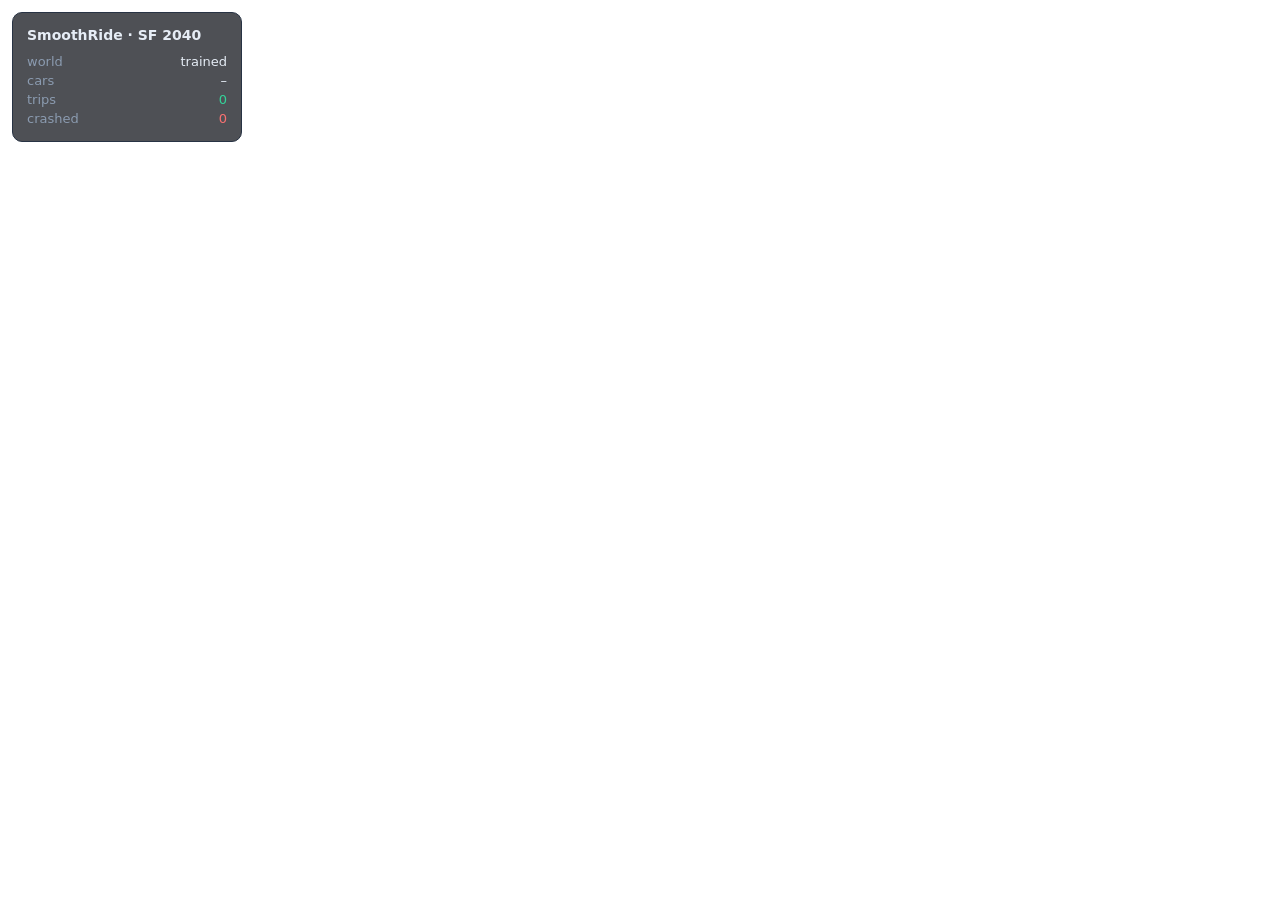
==== smoothride/demo/cesium/index.html @ c0eb2314 "feat: cesium 3d viewer (meshed cars on SF terrain + buildings)" ====
<!DOCTYPE html>
<html lang="en">
<head>
<meta charset="UTF-8" />
<meta name="viewport" content="width=device-width, initial-scale=1.0" />
<title>SmoothRide — SF 3D</title>
<script src="https://cesium.com/downloads/cesiumjs/releases/1.118/Build/Cesium/Cesium.js"></script>
<link href="https://cesium.com/downloads/cesiumjs/releases/1.118/Build/Cesium/Widgets/widgets.css" rel="stylesheet" />
<link href="style.css" rel="stylesheet" />
</head>
<body>
  <div id="cesiumContainer"></div>
  <div id="hud">
    <h1>SmoothRide · SF 2040</h1>
    <div class="row"><span class="k">world</span><span id="world">trained</span></div>
    <div class="row"><span class="k">cars</span><span id="cars">–</span></div>
    <div class="row"><span class="k">trips</span><span id="trips" class="ok">0</span></div>
    <div class="row"><span class="k">crashed</span><span id="crashed" class="bad">0</span></div>
  </div>
  <script src="config.js" onerror="window.SMOOTHRIDE_CONFIG={cesiumIonToken:''}"></script>
  <script src="app.js"></script>
</body>
</html>
---- smoothride/demo/cesium/style.css ----
html, body, #cesiumContainer { width: 100%; height: 100%; margin: 0; padding: 0; overflow: hidden; }
#hud {
  position: absolute; top: 12px; left: 12px; z-index: 10;
  font: 13px/1.45 -apple-system, system-ui, sans-serif; color: #e6edf6;
  background: rgba(10,13,20,.72); border: 1px solid #283344; border-radius: 10px;
  padding: 12px 14px; min-width: 200px;
}
#hud h1 { font-size: 14px; margin: 0 0 8px; }
#hud .row { display: flex; justify-content: space-between; gap: 16px; }
#hud .k { color: #8b9bb0; }
#hud .ok { color: #34d399; } #hud .bad { color: #f87171; }
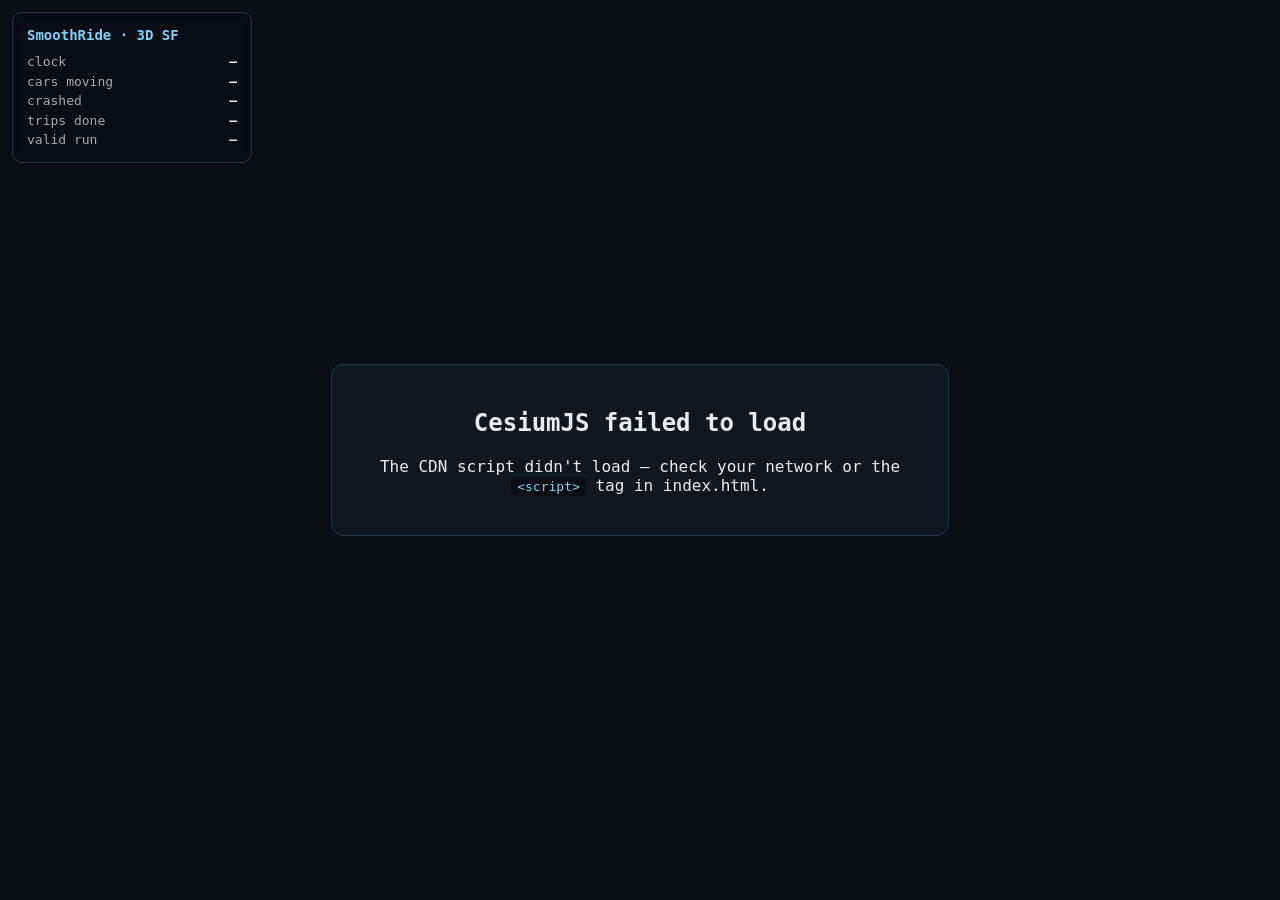
==== commit 01723c88: "cars not tweaking. for our ref" ====
--- a/smoothride/demo/cesium/index.html
+++ b/smoothride/demo/cesium/index.html
@@ -1,23 +1,43 @@
 <!DOCTYPE html>
 <html lang="en">
 <head>
-<meta charset="UTF-8" />
-<meta name="viewport" content="width=device-width, initial-scale=1.0" />
-<title>SmoothRide — SF 3D</title>
-<script src="https://cesium.com/downloads/cesiumjs/releases/1.118/Build/Cesium/Cesium.js"></script>
-<link href="https://cesium.com/downloads/cesiumjs/releases/1.118/Build/Cesium/Widgets/widgets.css" rel="stylesheet" />
-<link href="style.css" rel="stylesheet" />
+  <meta charset="UTF-8" />
+  <meta name="viewport" content="width=device-width, initial-scale=1.0" />
+  <title>SmoothRide — 3D San Francisco</title>
+  <link href="https://cesium.com/downloads/cesiumjs/releases/1.123/Build/Cesium/Widgets/widgets.css"
+        rel="stylesheet" />
+  <script src="https://cesium.com/downloads/cesiumjs/releases/1.123/Build/Cesium/Cesium.js"></script>
+  <style>
+    html, body, #cesium { margin: 0; padding: 0; width: 100%; height: 100%;
+      overflow: hidden; background: #0b0e13; font-family: ui-monospace, monospace; }
+    #hud { position: absolute; top: 12px; left: 12px; z-index: 5; color: #e6edf3;
+      background: rgba(10,14,20,.72); border: 1px solid #2a3340; border-radius: 10px;
+      padding: 12px 14px; font-size: 13px; line-height: 1.5; min-width: 210px;
+      backdrop-filter: blur(4px); }
+    #hud h1 { font-size: 14px; margin: 0 0 6px; color: #7dd3fc; }
+    #hud .row { display: flex; justify-content: space-between; gap: 16px; }
+    #hud .k { opacity: .7; } #hud .v { font-weight: 600; }
+    .ok { color: #34d399; } .bad { color: #f87171; }
+    #err { position: absolute; inset: 0; z-index: 10; display: none;
+      align-items: center; justify-content: center; color: #e6edf3; text-align: center; }
+    #err .box { max-width: 560px; background: #11161f; border: 1px solid #2a3340;
+      border-radius: 12px; padding: 24px 28px; }
+    #err code { background: #0b0e13; padding: 2px 6px; border-radius: 4px; color: #7dd3fc; }
+    a { color: #7dd3fc; }
+  </style>
 </head>
 <body>
-  <div id="cesiumContainer"></div>
+  <div id="cesium"></div>
   <div id="hud">
-    <h1>SmoothRide · SF 2040</h1>
-    <div class="row"><span class="k">world</span><span id="world">trained</span></div>
-    <div class="row"><span class="k">cars</span><span id="cars">–</span></div>
-    <div class="row"><span class="k">trips</span><span id="trips" class="ok">0</span></div>
-    <div class="row"><span class="k">crashed</span><span id="crashed" class="bad">0</span></div>
+    <h1>SmoothRide · 3D SF</h1>
+    <div class="row"><span class="k">clock</span><span class="v" id="h-clock">—</span></div>
+    <div class="row"><span class="k">cars moving</span><span class="v" id="h-moving">—</span></div>
+    <div class="row"><span class="k">crashed</span><span class="v" id="h-crash">—</span></div>
+    <div class="row"><span class="k">trips done</span><span class="v" id="h-trips">—</span></div>
+    <div class="row"><span class="k">valid run</span><span class="v" id="h-valid">—</span></div>
   </div>
-  <script src="config.js" onerror="window.SMOOTHRIDE_CONFIG={cesiumIonToken:''}"></script>
+  <div id="err"></div>
+  <script src="config.js" onerror="window.__noConfig=true"></script>
   <script src="app.js"></script>
 </body>
 </html>
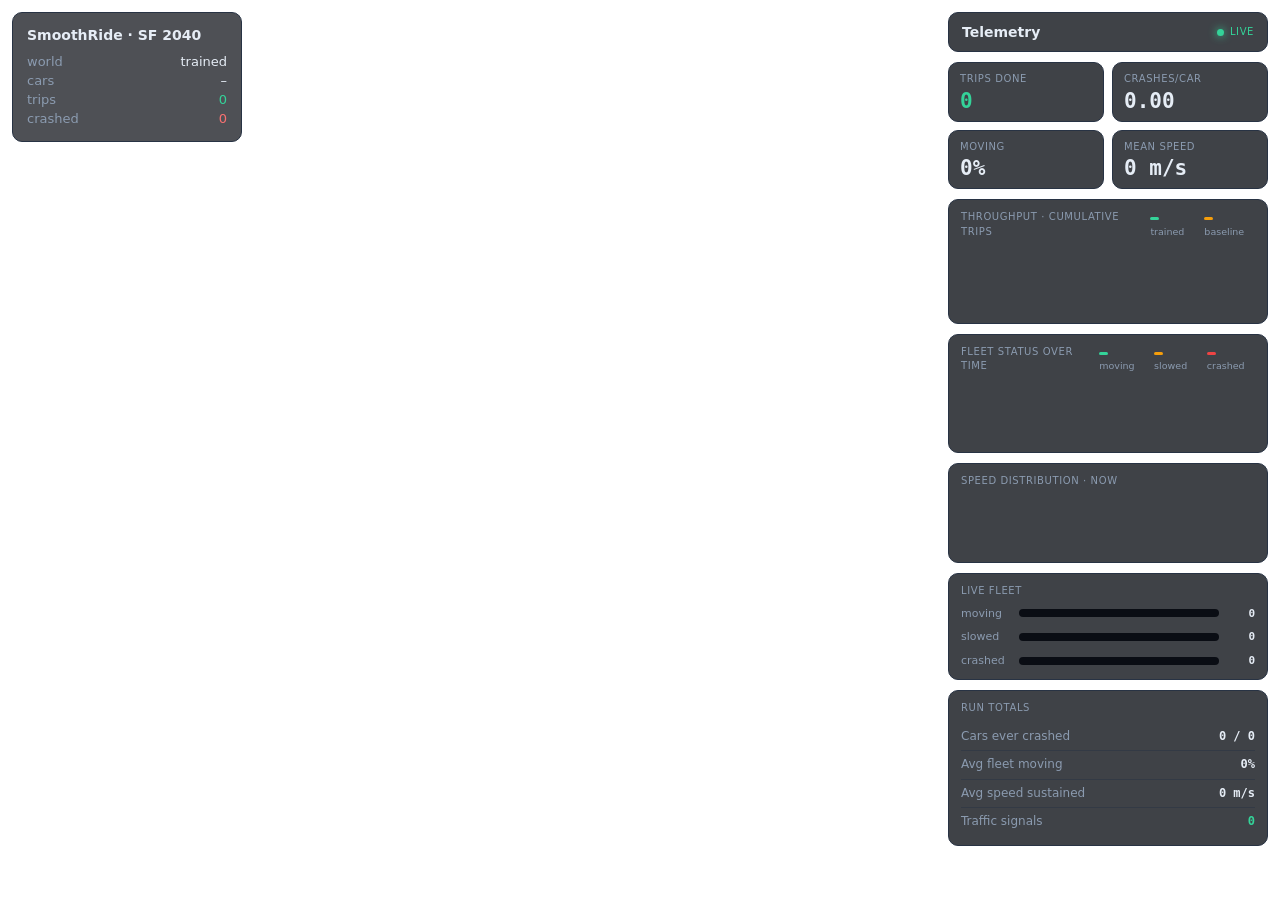
==== commit 228752af: "merge: worktree-3d-sim-setup into main Brings the full 3D-sim line onto main: the multi-region RL tr" ====
--- a/smoothride/demo/cesium/index.html
+++ b/smoothride/demo/cesium/index.html
@@ -1,43 +1,82 @@
 <!DOCTYPE html>
 <html lang="en">
 <head>
-  <meta charset="UTF-8" />
-  <meta name="viewport" content="width=device-width, initial-scale=1.0" />
-  <title>SmoothRide — 3D San Francisco</title>
-  <link href="https://cesium.com/downloads/cesiumjs/releases/1.123/Build/Cesium/Widgets/widgets.css"
-        rel="stylesheet" />
-  <script src="https://cesium.com/downloads/cesiumjs/releases/1.123/Build/Cesium/Cesium.js"></script>
-  <style>
-    html, body, #cesium { margin: 0; padding: 0; width: 100%; height: 100%;
-      overflow: hidden; background: #0b0e13; font-family: ui-monospace, monospace; }
-    #hud { position: absolute; top: 12px; left: 12px; z-index: 5; color: #e6edf3;
-      background: rgba(10,14,20,.72); border: 1px solid #2a3340; border-radius: 10px;
-      padding: 12px 14px; font-size: 13px; line-height: 1.5; min-width: 210px;
-      backdrop-filter: blur(4px); }
-    #hud h1 { font-size: 14px; margin: 0 0 6px; color: #7dd3fc; }
-    #hud .row { display: flex; justify-content: space-between; gap: 16px; }
-    #hud .k { opacity: .7; } #hud .v { font-weight: 600; }
-    .ok { color: #34d399; } .bad { color: #f87171; }
-    #err { position: absolute; inset: 0; z-index: 10; display: none;
-      align-items: center; justify-content: center; color: #e6edf3; text-align: center; }
-    #err .box { max-width: 560px; background: #11161f; border: 1px solid #2a3340;
-      border-radius: 12px; padding: 24px 28px; }
-    #err code { background: #0b0e13; padding: 2px 6px; border-radius: 4px; color: #7dd3fc; }
-    a { color: #7dd3fc; }
-  </style>
+<meta charset="UTF-8" />
+<meta name="viewport" content="width=device-width, initial-scale=1.0" />
+<title>SmoothRide — SF 3D</title>
+<script src="https://cesium.com/downloads/cesiumjs/releases/1.118/Build/Cesium/Cesium.js"></script>
+<link href="https://cesium.com/downloads/cesiumjs/releases/1.118/Build/Cesium/Widgets/widgets.css" rel="stylesheet" />
+<link href="style.css" rel="stylesheet" />
 </head>
 <body>
-  <div id="cesium"></div>
+  <div id="cesiumContainer"></div>
+
   <div id="hud">
-    <h1>SmoothRide · 3D SF</h1>
-    <div class="row"><span class="k">clock</span><span class="v" id="h-clock">—</span></div>
-    <div class="row"><span class="k">cars moving</span><span class="v" id="h-moving">—</span></div>
-    <div class="row"><span class="k">crashed</span><span class="v" id="h-crash">—</span></div>
-    <div class="row"><span class="k">trips done</span><span class="v" id="h-trips">—</span></div>
-    <div class="row"><span class="k">valid run</span><span class="v" id="h-valid">—</span></div>
+    <h1>SmoothRide · SF 2040</h1>
+    <div class="row" id="scene-row" style="display:none">
+      <span class="k">iter</span>
+      <select id="scene-select"></select>
+    </div>
+    <div class="row"><span class="k">world</span><span id="world">trained</span></div>
+    <div class="row"><span class="k">cars</span><span id="cars">–</span></div>
+    <div class="row"><span class="k">trips</span><span id="trips" class="ok">0</span></div>
+    <div class="row"><span class="k">crashed</span><span id="crashed" class="bad">0</span></div>
   </div>
-  <div id="err"></div>
-  <script src="config.js" onerror="window.__noConfig=true"></script>
+
+  <!-- ===================== telemetry dashboard ===================== -->
+  <div id="dash">
+    <div class="d-hd">
+      <span class="d-title">Telemetry</span>
+      <span class="d-live"><i></i>live</span>
+    </div>
+
+    <div class="d-kpis">
+      <div class="d-kpi"><div class="k">Trips done</div><div class="v ok" id="d-trips">0</div></div>
+      <div class="d-kpi"><div class="k">Crashes/car</div><div class="v" id="d-cpc">0.00</div></div>
+      <div class="d-kpi"><div class="k">Moving</div><div class="v" id="d-mov">0%</div></div>
+      <div class="d-kpi"><div class="k">Mean speed</div><div class="v" id="d-spd">0 m/s</div></div>
+    </div>
+
+    <div class="d-card">
+      <div class="d-ct">Throughput · cumulative trips
+        <span class="d-lg"><span><i style="background:#34d399"></i>trained</span><span><i style="background:#f59e0b"></i>baseline</span></span>
+      </div>
+      <canvas id="dc-trips" class="d-chart" height="68"></canvas>
+    </div>
+
+    <div class="d-card">
+      <div class="d-ct">Fleet status over time
+        <span class="d-lg"><span><i style="background:#34d399"></i>moving</span><span><i style="background:#f59e0b"></i>slowed</span><span><i style="background:#ef4444"></i>crashed</span></span>
+      </div>
+      <canvas id="dc-fleet" class="d-chart" height="62"></canvas>
+    </div>
+
+    <div class="d-card">
+      <div class="d-ct">Speed distribution · now <span class="d-lg" id="dc-hist-n"></span></div>
+      <canvas id="dc-hist" class="d-chart" height="58"></canvas>
+    </div>
+
+    <div class="d-card">
+      <div class="d-ct">Live fleet</div>
+      <div class="d-fleet">
+        <div class="d-fr"><span>moving</span><div class="d-bar"><i id="df-mov" style="background:#34d399"></i></div><b id="dfb-mov">0</b></div>
+        <div class="d-fr"><span>slowed</span><div class="d-bar"><i id="df-jam" style="background:#f59e0b"></i></div><b id="dfb-jam">0</b></div>
+        <div class="d-fr"><span>crashed</span><div class="d-bar"><i id="df-crash" style="background:#ef4444"></i></div><b id="dfb-crash">0</b></div>
+      </div>
+    </div>
+
+    <div class="d-card">
+      <div class="d-ct">Run totals</div>
+      <div class="d-agg">
+        <div class="r"><span>Cars ever crashed</span><b id="da-crash">0 / 0</b></div>
+        <div class="r"><span>Avg fleet moving</span><b id="da-mov">0%</b></div>
+        <div class="r"><span>Avg speed sustained</span><b id="da-spd">0 m/s</b></div>
+        <div class="r"><span>Traffic signals</span><b class="ok">0</b></div>
+      </div>
+    </div>
+  </div>
+
+  <script src="config.js" onerror="window.SMOOTHRIDE_CONFIG={cesiumIonToken:''}"></script>
   <script src="app.js"></script>
 </body>
 </html>
--- a/smoothride/demo/cesium/style.css
+++ b/smoothride/demo/cesium/style.css
@@ -0,0 +1,57 @@
+html, body, #cesiumContainer { width: 100%; height: 100%; margin: 0; padding: 0; overflow: hidden; }
+#hud {
+  position: absolute; top: 12px; left: 12px; z-index: 10;
+  font: 13px/1.45 -apple-system, system-ui, sans-serif; color: #e6edf6;
+  background: rgba(10,13,20,.72); border: 1px solid #283344; border-radius: 10px;
+  padding: 12px 14px; min-width: 200px;
+}
+#hud h1 { font-size: 14px; margin: 0 0 8px; }
+#hud .row { display: flex; justify-content: space-between; gap: 16px; }
+#hud .k { color: #8b9bb0; }
+#hud .ok { color: #34d399; } #hud .bad { color: #f87171; }
+#hud select {
+  background: rgba(10,13,20,.85); color: #e6edf6;
+  border: 1px solid #283344; border-radius: 4px;
+  font: 12px/1.4 -apple-system, system-ui, sans-serif;
+  padding: 1px 4px; cursor: pointer;
+}
+
+/* ===================== telemetry dashboard ===================== */
+#dash {
+  position: absolute; top: 12px; right: 12px; bottom: 12px; z-index: 10;
+  width: 320px; overflow-y: auto;
+  font: 13px/1.45 -apple-system, system-ui, sans-serif; color: #e6edf6;
+  display: flex; flex-direction: column; gap: 10px;
+}
+#dash::-webkit-scrollbar { width: 7px; }
+#dash::-webkit-scrollbar-thumb { background: #283344; border-radius: 9px; }
+
+.d-hd { display: flex; align-items: center; justify-content: space-between;
+  background: rgba(10,13,20,.78); border: 1px solid #283344; border-radius: 10px; padding: 9px 13px; backdrop-filter: blur(8px); }
+.d-title { font-size: 14px; font-weight: 700; }
+.d-live { font-size: 10px; color: #34d399; display: flex; align-items: center; gap: 6px; text-transform: uppercase; letter-spacing: .6px; }
+.d-live i { width: 7px; height: 7px; border-radius: 9px; background: #34d399; box-shadow: 0 0 8px #34d399; animation: dpulse 1.4s infinite; }
+@keyframes dpulse { 50% { opacity: .35; } }
+
+.d-kpis { display: grid; grid-template-columns: 1fr 1fr; gap: 8px; }
+.d-kpi { background: rgba(10,13,20,.78); border: 1px solid #283344; border-radius: 10px; padding: 9px 11px; backdrop-filter: blur(8px); }
+.d-kpi .k { font-size: 10px; text-transform: uppercase; letter-spacing: .6px; color: #8b9bb0; }
+.d-kpi .v { font: 700 21px/1 ui-monospace, SFMono-Regular, Menlo, monospace; margin-top: 4px; font-variant-numeric: tabular-nums; }
+.d-kpi .v.ok { color: #34d399; }
+
+.d-card { background: rgba(10,13,20,.78); border: 1px solid #283344; border-radius: 10px; padding: 10px 12px; backdrop-filter: blur(8px); }
+.d-ct { display: flex; justify-content: space-between; align-items: center; font-size: 10px; text-transform: uppercase; letter-spacing: .6px; color: #8b9bb0; margin-bottom: 7px; }
+.d-lg { display: flex; gap: 9px; font-size: 9.5px; text-transform: none; letter-spacing: 0; color: #8b9bb0; }
+.d-lg i { display: inline-block; width: 9px; height: 3px; border-radius: 9px; margin-right: 3px; vertical-align: middle; }
+.d-chart { width: 100%; display: block; }
+
+.d-fleet { display: flex; flex-direction: column; gap: 8px; }
+.d-fr { display: grid; grid-template-columns: 50px 1fr 28px; align-items: center; gap: 8px; font-size: 11px; color: #8b9bb0; }
+.d-fr .d-bar { height: 8px; background: #0a0d14; border-radius: 9px; overflow: hidden; }
+.d-fr .d-bar i { display: block; height: 100%; border-radius: 9px; width: 0%; transition: width .12s linear; }
+.d-fr b { font-family: ui-monospace, SFMono-Regular, Menlo, monospace; color: #e6edf6; text-align: right; font-variant-numeric: tabular-nums; }
+
+.d-agg .r { display: flex; justify-content: space-between; align-items: baseline; font-size: 12px; color: #8b9bb0; padding: 5px 0; border-bottom: 1px solid rgba(40,51,68,.5); }
+.d-agg .r:last-child { border-bottom: none; }
+.d-agg .r b { font-family: ui-monospace, SFMono-Regular, Menlo, monospace; color: #e6edf6; font-variant-numeric: tabular-nums; }
+.d-agg .r b.ok { color: #34d399; }
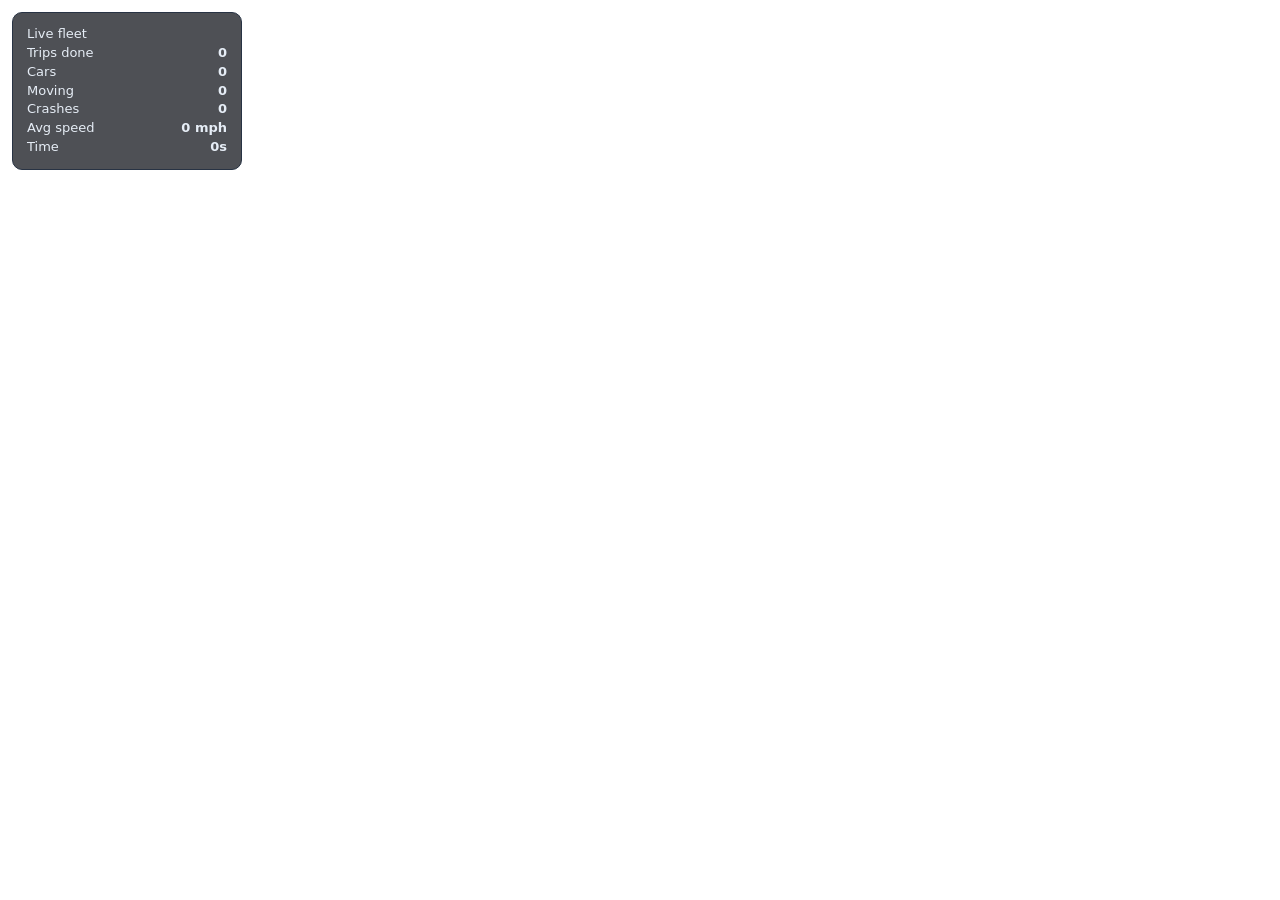
==== commit 42a8f47d: "wip: lane demo gifs, mission run checkpoint, gif export scripts Snapshot of uncommitted working-tree" ====
--- a/smoothride/demo/cesium/index.html
+++ b/smoothride/demo/cesium/index.html
@@ -1,82 +1,43 @@
 <!DOCTYPE html>
 <html lang="en">
 <head>
-<meta charset="UTF-8" />
-<meta name="viewport" content="width=device-width, initial-scale=1.0" />
-<title>SmoothRide — SF 3D</title>
-<script src="https://cesium.com/downloads/cesiumjs/releases/1.118/Build/Cesium/Cesium.js"></script>
-<link href="https://cesium.com/downloads/cesiumjs/releases/1.118/Build/Cesium/Widgets/widgets.css" rel="stylesheet" />
-<link href="style.css" rel="stylesheet" />
+  <meta charset="utf-8" />
+  <meta name="viewport" content="width=device-width, initial-scale=1" />
+  <title>San Francisco — 3D map</title>
+
+  <!-- Official Cesium CDN; CESIUM_BASE_URL must be set before Cesium.js loads. -->
+  <script>window.CESIUM_BASE_URL = "https://cesium.com/downloads/cesiumjs/releases/1.124/Build/Cesium/";</script>
+  <script src="https://cesium.com/downloads/cesiumjs/releases/1.124/Build/Cesium/Cesium.js"></script>
+  <link href="https://cesium.com/downloads/cesiumjs/releases/1.124/Build/Cesium/Widgets/widgets.css" rel="stylesheet" />
+  <link href="style.css" rel="stylesheet" />
+
+  <style>
+    html, body, #cesiumContainer { width: 100%; height: 100%; margin: 0; padding: 0; overflow: hidden; }
+    #msg { position: absolute; inset: 0; display: none; align-items: center; justify-content: center;
+      background: #0b0e13; color: #e7ecf3; font-family: -apple-system, system-ui, sans-serif; text-align: center; }
+    #msg[data-show] { display: flex; }
+    #msg code { background: #1b2230; padding: 2px 6px; border-radius: 5px; }
+  </style>
 </head>
 <body>
   <div id="cesiumContainer"></div>
 
+  <!-- live fleet tracker (populated by app.js on every clock tick) -->
   <div id="hud">
-    <h1>SmoothRide · SF 2040</h1>
-    <div class="row" id="scene-row" style="display:none">
-      <span class="k">iter</span>
-      <select id="scene-select"></select>
-    </div>
-    <div class="row"><span class="k">world</span><span id="world">trained</span></div>
-    <div class="row"><span class="k">cars</span><span id="cars">–</span></div>
-    <div class="row"><span class="k">trips</span><span id="trips" class="ok">0</span></div>
-    <div class="row"><span class="k">crashed</span><span id="crashed" class="bad">0</span></div>
-  </div>
-
-  <!-- ===================== telemetry dashboard ===================== -->
-  <div id="dash">
-    <div class="d-hd">
-      <span class="d-title">Telemetry</span>
-      <span class="d-live"><i></i>live</span>
-    </div>
-
-    <div class="d-kpis">
-      <div class="d-kpi"><div class="k">Trips done</div><div class="v ok" id="d-trips">0</div></div>
-      <div class="d-kpi"><div class="k">Crashes/car</div><div class="v" id="d-cpc">0.00</div></div>
-      <div class="d-kpi"><div class="k">Moving</div><div class="v" id="d-mov">0%</div></div>
-      <div class="d-kpi"><div class="k">Mean speed</div><div class="v" id="d-spd">0 m/s</div></div>
-    </div>
-
-    <div class="d-card">
-      <div class="d-ct">Throughput · cumulative trips
-        <span class="d-lg"><span><i style="background:#34d399"></i>trained</span><span><i style="background:#f59e0b"></i>baseline</span></span>
-      </div>
-      <canvas id="dc-trips" class="d-chart" height="68"></canvas>
-    </div>
-
-    <div class="d-card">
-      <div class="d-ct">Fleet status over time
-        <span class="d-lg"><span><i style="background:#34d399"></i>moving</span><span><i style="background:#f59e0b"></i>slowed</span><span><i style="background:#ef4444"></i>crashed</span></span>
-      </div>
-      <canvas id="dc-fleet" class="d-chart" height="62"></canvas>
-    </div>
-
-    <div class="d-card">
-      <div class="d-ct">Speed distribution · now <span class="d-lg" id="dc-hist-n"></span></div>
-      <canvas id="dc-hist" class="d-chart" height="58"></canvas>
-    </div>
-
-    <div class="d-card">
-      <div class="d-ct">Live fleet</div>
-      <div class="d-fleet">
-        <div class="d-fr"><span>moving</span><div class="d-bar"><i id="df-mov" style="background:#34d399"></i></div><b id="dfb-mov">0</b></div>
-        <div class="d-fr"><span>slowed</span><div class="d-bar"><i id="df-jam" style="background:#f59e0b"></i></div><b id="dfb-jam">0</b></div>
-        <div class="d-fr"><span>crashed</span><div class="d-bar"><i id="df-crash" style="background:#ef4444"></i></div><b id="dfb-crash">0</b></div>
-      </div>
-    </div>
-
-    <div class="d-card">
-      <div class="d-ct">Run totals</div>
-      <div class="d-agg">
-        <div class="r"><span>Cars ever crashed</span><b id="da-crash">0 / 0</b></div>
-        <div class="r"><span>Avg fleet moving</span><b id="da-mov">0%</b></div>
-        <div class="r"><span>Avg speed sustained</span><b id="da-spd">0 m/s</b></div>
-        <div class="r"><span>Traffic signals</span><b class="ok">0</b></div>
-      </div>
+    <div class="panel trained">
+      <div class="phead"><span class="dot full"></span> Live fleet</div>
+      <div class="row hi"><span>Trips done</span><b id="m-trips">0</b></div>
+      <div class="row"><span>Cars</span><b id="m-cars">0</b></div>
+      <div class="row"><span>Moving</span><b id="m-moving">0</b></div>
+      <div class="row"><span>Crashes</span><b id="m-crashes">0</b></div>
+      <div class="row"><span>Avg speed</span><b id="m-speed">0 mph</b></div>
+      <div class="row"><span>Time</span><b id="m-time">0s</b></div>
     </div>
   </div>
 
-  <script src="config.js" onerror="window.SMOOTHRIDE_CONFIG={cesiumIonToken:''}"></script>
+  <div id="msg"></div>
+  <script src="config.js" onerror="window.__noConfig=true"></script>
+  <script src="cesium-murals.js"></script>
   <script src="app.js"></script>
 </body>
 </html>
